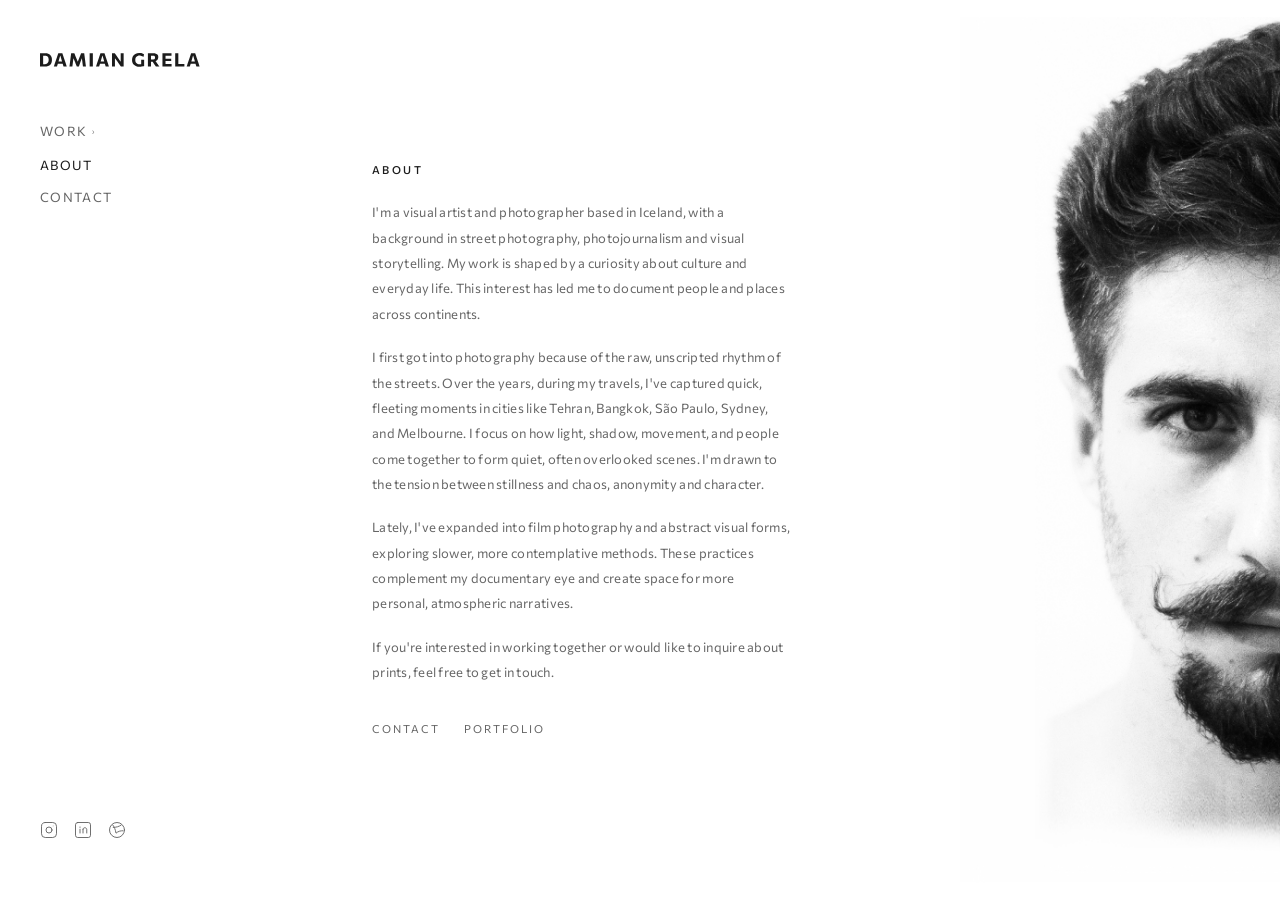
==== about.html @ c5d853af "Initial build" ====
<!DOCTYPE html>
<html lang="en">
<head>
  <meta charset="UTF-8">
  <meta name="viewport" content="width=device-width, initial-scale=1">
  <meta name="description" content="Damian Grela is a visual artist and photographer based in Iceland, working in street, film, and documentary photography.">
  <meta name="author" content="Damian Grela">
  <meta name="robots" content="index, follow">
  <meta property="og:type" content="website">
  <meta property="og:title" content="About — Damian Grela">
  <meta property="og:description" content="Visual artist and photographer based in Iceland.">
  <meta property="og:image" content="https://damgrela.com/public/og.jpg">
  <meta property="og:url" content="https://damgrela.com/about.html">
  <meta property="og:site_name" content="Damian Grela">
  <meta name="twitter:card" content="summary_large_image">
  <meta name="twitter:title" content="About — Damian Grela">
  <meta name="twitter:description" content="Visual artist and photographer based in Iceland.">
  <meta name="twitter:image" content="https://damgrela.com/public/og.jpg">
  <title>About — Damian Grela</title>
  <link rel="icon" type="image/png" sizes="32x32" href="public/favicon-32x32.png">
  <link rel="icon" type="image/png" sizes="16x16" href="public/favicon-16x16.png">
  <link rel="apple-touch-icon" sizes="180x180" href="public/apple-touch-icon.png">
  <link rel="icon" type="image/png" sizes="192x192" href="public/favicon-192x192.png">
  <link rel="preconnect" href="https://fonts.googleapis.com">
  <link rel="preconnect" href="https://fonts.gstatic.com" crossorigin>
  <link rel="stylesheet" href="css/main.css">
</head>
<body class="about-page">

  <script src="js/nav.js"></script>

  <main class="main-content" id="main-content">
    <div class="about-wrap">
      <article class="about-text">
        <h4>About</h4>
        <p>
          I'm a visual artist and photographer based in Iceland, with a background in street photography,
          photojournalism and visual storytelling. My work is shaped by a curiosity about culture and everyday life.
          This interest has led me to document people and places across continents.
        </p>
        <p style="margin-top:1.4em">
          I first got into photography because of the raw, unscripted rhythm of the streets. Over the years,
          during my travels, I've captured quick, fleeting moments in cities like Tehran, Bangkok, São Paulo,
          Sydney, and Melbourne. I focus on how light, shadow, movement, and people come together to form quiet,
          often overlooked scenes. I'm drawn to the tension between stillness and chaos, anonymity and character.
        </p>
        <p style="margin-top:1.4em">
          Lately, I've expanded into film photography and abstract visual forms, exploring slower, more contemplative
          methods. These practices complement my documentary eye and create space for more personal, atmospheric narratives.
        </p>
        <p style="margin-top:1.4em">
          If you're interested in working together or would like to inquire about prints, feel free to get in touch.
        </p>
        <div class="about-links">
          <a href="contact.html">Contact</a>
          <a href="index.html">Portfolio</a>
        </div>
      </article>

      <div class="about-portrait">
        <img src="public/portret.png" alt="Damian Grela" loading="lazy">
      </div>
    </div>
  </main>

  <div class="loader" id="loader"><div class="loader-dot"></div></div>
  <p class="site-copy">©Damian Grela 2026</p>

  <script src="js/app.js"></script>
</body>
</html>
---- css/main.css ----
/* =============================================
   main.css — Damian Grela Photography Portfolio
   ============================================= */

@import url('https://fonts.googleapis.com/css2?family=Commissioner:wght@300;400;500&display=swap');

/* ----------- CUSTOM PROPERTIES ----------- */
:root {
  --bg:         #ffffff;
  --ink:        #1c1c1c;
  --mid:        #666;      /* was #999 — better contrast */
  --font:       'Commissioner', system-ui, sans-serif;

  --sidebar-w:  240px;     /* full — homepage */
  --sidebar-sm: 180px;     /* shrunk — category pages */

  --logo-h:     50px;      /* logo height — homepage */
  --logo-sm:    34px;      /* logo height — category pages */

  --ease:       cubic-bezier(0.4, 0, 0.2, 1);
  --t:          0.45s;
}

/* ----------- RESET ----------- */
*, *::before, *::after { box-sizing: border-box; margin: 0; padding: 0; }

html { scroll-behavior: smooth; }

body {
  font-family: var(--font);
  font-size: 11px;
  letter-spacing: 0.08em;
  background: var(--bg);
  color: var(--ink);
  -webkit-font-smoothing: antialiased;
  min-height: 100vh;
  /* Page transition — fade in on load */
  animation: pageIn 0.4s cubic-bezier(0.4, 0, 0.2, 1) both;
}

@keyframes pageIn {
  from { opacity: 0; }
  to   { opacity: 1; }
}

/* Fade out class applied before navigation */
body.is-leaving {
  opacity: 0;
  transition: opacity 0.35s cubic-bezier(0.4, 0, 0.2, 1);
}

a    { color: inherit; text-decoration: none; }
img  { display: block; max-width: 100%; }

::selection               { background: var(--ink); color: var(--bg); }
::-webkit-scrollbar       { width: 3px; background: transparent; }
::-webkit-scrollbar-thumb { background: var(--mid); border-radius: 2px; }

/* ----------- SIDEBAR ----------- */
.sidebar {
  position: fixed;
  top: 0;
  left: 0;
  width: var(--sidebar-w);
  height: 100vh;
  padding: 53px 40px 53px;
  display: flex;
  flex-direction: column;
  background: var(--bg);
  z-index: 50;
  overflow: hidden;
}

/* Logo */
.sidebar-logo {
  display: block;
  margin-bottom: 48px;
  flex-shrink: 0;
  text-decoration: none;
}

.sidebar-logo img {
  width: 200px;
  height: auto;
  display: block;
}

/* Nav container — flex column, even spacing */
.nav-links {
  display: flex;
  flex-direction: column;
  gap: 4px;
  flex: 1;
}

/* Nav labels */
.nav-group { margin-bottom: 0; }

.nav-label {
  font-size: 13px;
  letter-spacing: 0.1em;
  text-transform: uppercase;
  color: var(--mid);
  font-weight: 400;
  cursor: pointer;
  padding: 8px 0;
  display: flex;
  align-items: center;
  gap: 5px;
  transition: color 0.2s;
  user-select: none;
  white-space: nowrap;
}

.nav-label:hover,
.nav-label.active { color: var(--ink); }

/* Arrow chevron */
.nav-arrow {
  display: inline-block;
  font-style: normal;
  font-size: 7px;
  transition: transform 0.4s var(--ease);
  line-height: 1;
}

.nav-label.is-open .nav-arrow { transform: rotate(90deg); }

/* Submenu */
.nav-sub {
  display: flex;
  flex-direction: column;
  padding-left: 10px;
  overflow: hidden;
  max-height: 0;
  opacity: 0;
  transform: translateX(-10px);
  transition:
    max-height 0.5s var(--ease),
    opacity    0.4s var(--ease),
    transform  0.45s var(--ease);
}

.nav-sub.is-open {
  max-height: 300px;
  opacity: 1;
  transform: translateX(0);
}

.nav-sub a,
.nav-link {
  font-size: 13px;
  letter-spacing: 0.1em;
  text-transform: uppercase;
  color: var(--mid);
  padding: 6px 0;
  transition: color 0.15s;
  display: block;
  white-space: nowrap;
}

.nav-sub a:hover,
.nav-link:hover,
.nav-sub a.active,
.nav-link.active { color: var(--ink); }

.nav-standalone { margin-top: 0; }

/* Social icons */
.sidebar-social {
  margin-top: auto;
  display: flex;
  gap: 16px;
  padding-bottom: 8px;
}

.sidebar-social a {
  color: var(--mid);
  transition: color 0.2s;
  display: flex;
  align-items: center;
}

.sidebar-social a:hover { color: var(--ink); }

.sidebar-social svg {
  width: 18px;
  height: 18px;
}

/* ----------- MAIN CONTENT ----------- */
.main-content {
  margin-left: var(--sidebar-w);
  min-height: 100vh;
  padding: 52px 48px 52px 32px;
}

/* ----------- GALLERY GRID — CSS columns, natural masonry ----------- */
.gallery-grid {
  column-count: 3;
  column-gap: 10px;
}

.gallery-grid.cols-2 {
  column-count: 2;
}

.gallery-grid figure {
  break-inside: avoid;
  margin-bottom: 10px;
  overflow: hidden;
}

.gallery-grid figure img {
  width: 100%;
  display: block;
  cursor: pointer;
  opacity: 0;
  transition: opacity 0.5s var(--ease), transform 0.5s var(--ease);
  transform: translateY(6px);
  background: #ddd8d0;
  min-height: 40px;
}

.gallery-grid figure img.is-visible {
  opacity: 1;
  transform: translateY(0);
}

.gallery-grid figure img:hover { opacity: 0.88; }

/* ----------- REPORTAGE INTRO ----------- */
.reportage-intro {
  max-width: 560px;
  margin-bottom: 40px;
}

.reportage-intro h2 {
  font-size: 12px;
  font-weight: 500;
  letter-spacing: 0.22em;
  text-transform: uppercase;
  margin-bottom: 12px;
  color: var(--ink);
}

.reportage-intro p {
  font-size: 14px;
  line-height: 1.85;
  color: var(--mid);
  letter-spacing: 0.02em;
}

/* ----------- MODAL ----------- */
.modal {
  display: none;
  position: fixed;
  inset: 0;
  z-index: 200;
  background: var(--bg);
  flex-direction: column;
}

.modal.is-open { display: flex; }

/* Top bar — counter + close */
.modal-bar {
  display: flex;
  align-items: center;
  justify-content: space-between;
  padding: 18px 36px;
  flex-shrink: 0;
}

.modal-counter {
  font-size: 10px;
  letter-spacing: 0.15em;
  color: var(--mid);
}

.modal-close {
  font-size: 10px;
  letter-spacing: 0.18em;
  text-transform: uppercase;
  color: var(--mid);
  cursor: pointer;
  transition: color 0.2s;
  padding-bottom: 2px;
  position: relative;
}

.modal-close::after {
  content: '';
  position: absolute;
  bottom: 0;
  left: 0;
  width: 0;
  height: 1px;
  background: var(--ink);
  transition: width 0.35s var(--ease);
}

.modal-close:hover { color: var(--ink); }
.modal-close:hover::after { width: 100%; }

/* Image area */
.modal-stage {
  flex: 1;
  display: flex;
  align-items: center;
  justify-content: center;
  overflow: hidden;
  padding: 0 36px;
}

.modal-img {
  max-width: 100%;
  max-height: 100%;
  object-fit: contain;
  animation: fadeModal 0.35s var(--ease);
}

@keyframes fadeModal { from { opacity: 0; } to { opacity: 1; } }

/* Bottom bar — Prev / Next */
.modal-footer {
  display: flex;
  align-items: center;
  justify-content: space-between;
  padding: 16px 36px;
  flex-shrink: 0;
}

.modal-prev,
.modal-next {
  font-size: 10px;
  letter-spacing: 0.15em;
  text-transform: uppercase;
  color: var(--mid);
  cursor: pointer;
  transition: color 0.2s;
  user-select: none;
  padding: 4px 0;
}

.modal-prev:hover,
.modal-next:hover { color: var(--ink); }

/* ----------- LOADER ----------- */
.loader {
  position: fixed;
  inset: 0;
  background: var(--bg);
  z-index: 500;
  display: flex;
  align-items: center;
  justify-content: center;
  transition: opacity 0.6s var(--ease);
}

.loader.is-hidden {
  opacity: 0;
  pointer-events: none;
  /* after transition ends, pull it fully out of the stacking context */
  transition: opacity 0.6s var(--ease), visibility 0s 0.6s;
  visibility: hidden;
}

.loader-dot {
  width: 5px;
  height: 5px;
  background: var(--mid);
  border-radius: 50%;
  animation: pulse 1.4s var(--ease) infinite;
}

@keyframes pulse {
  0%, 100% { opacity: 0.2; transform: scale(0.75); }
  50%       { opacity: 1;   transform: scale(1); }
}

/* ----------- COPYRIGHT ----------- */
.site-copy {
  position: fixed;
  bottom: 14px;
  left: 40px;
  font-size: 9px;
  letter-spacing: 0.12em;
  color: var(--mid);
  z-index: 10;
}

/* ----------- ABOUT PAGE ----------- */

/* Desktop: overflow hidden so portrait bleeds off right edge */
@media (min-width: 769px) {
  .about-page { overflow: hidden; }
}

.about-wrap {
  position: relative;
  display: flex;
  align-items: center;
  justify-content: center;
  min-height: calc(100vh - 104px);
  /* right padding reserves column for the absolute portrait */
  padding-right: 340px;
}

.about-text {
  width: 420px;
  max-width: 100%;
  position: relative;
  z-index: 2;
  /* flexbox justify-content:center on the wrap centres this naturally */
}

.about-text h4 {
  font-size: 11px;
  font-weight: 500;
  letter-spacing: 0.22em;
  text-transform: uppercase;
  color: var(--ink);
  margin-bottom: 24px;
}

.about-text p {
  font-size: 13px;
  line-height: 1.95;
  color: var(--mid);
  letter-spacing: 0.02em;
  max-width: 440px;
}

.about-links {
  display: flex;
  gap: 24px;
  margin-top: 36px;
}

.about-links a {
  font-size: 11px;
  letter-spacing: 0.18em;
  text-transform: uppercase;
  color: var(--mid);
  transition: color 0.2s;
  padding-bottom: 2px;
  position: relative;
}

.about-links a::after {
  content: '';
  position: absolute;
  bottom: 0;
  left: 0;
  width: 0;
  height: 1px;
  background: var(--ink);
  transition: width 0.3s var(--ease);
}

.about-links a:hover { color: var(--ink); }
.about-links a:hover::after { width: 100%; }

/* Portrait — fixed to viewport right edge */
.about-portrait {
  position: fixed;
  right: 0;
  top: 50%;
  transform: translateY(-50%);
  width: 320px;
  z-index: 1;
}

.about-portrait img {
  width: 100%;
  height: auto;
  display: block;
}

@media (max-width: 860px) {
  .about-wrap        { flex-direction: column; align-items: flex-start; padding-bottom: 360px; }
  .about-text        { max-width: 100%; width: 100%; }
  .about-portrait    {
    position: absolute;
    bottom: 0;
    right: -40px;
    top: auto;
    transform: none;
    width: 280px;
  }
}

/* ----------- CONTACT PAGE ----------- */
.contact-wrap {
  max-width: 480px;
  margin: 0 auto;
  min-height: calc(100vh - 132px);
  display: flex;
  flex-direction: column;
  justify-content: center;
}

.contact-title {
  font-size: 22px;
  font-weight: 300;
  letter-spacing: 0.04em;
  color: var(--ink);
  margin-bottom: 40px;
  line-height: 1.3;
}

.contact-form label {
  display: block;
  font-size: 9px;
  letter-spacing: 0.18em;
  text-transform: uppercase;
  color: var(--mid);
  margin-bottom: 6px;
}

.contact-form input,
.contact-form textarea {
  display: block;
  width: 100%;
  background: transparent;
  border: none;
  border-bottom: 1px solid #d0cdc7;
  padding: 8px 0;
  font-family: var(--font);
  font-size: 12px;
  color: var(--ink);
  letter-spacing: 0.04em;
  margin-bottom: 28px;
  outline: none;
  transition: border-color 0.2s;
  -webkit-appearance: none;
  border-radius: 0;
}

.contact-form input:focus,
.contact-form textarea:focus {
  border-color: var(--ink);
}

.contact-form textarea {
  resize: none;
  height: 100px;
}

.contact-form .btn-send {
  font-family: var(--font);
  font-size: 10px;
  letter-spacing: 0.18em;
  text-transform: uppercase;
  color: var(--bg);
  background: var(--ink);
  border: none;
  padding: 12px 32px;
  cursor: pointer;
  transition: opacity 0.2s;
  margin-top: 8px;
}

.contact-form .btn-send:hover { opacity: 0.75; }

/* Contact page social/footer */
.contact-footer {
  margin-top: 60px;
  display: flex;
  flex-direction: column;
  gap: 14px;
}

.contact-footer .social { display: flex; gap: 16px; }

.contact-footer svg {
  width: 15px;
  height: 15px;
  fill: var(--mid);
  transition: fill 0.2s;
}

.contact-footer a:hover svg { fill: var(--ink); }

.contact-footer .email {
  font-size: 11px;
  letter-spacing: 0.08em;
  color: var(--mid);
  transition: color 0.2s;
}

.contact-footer .email:hover { color: var(--ink); }

/* ----------- MOBILE NAVBAR ----------- */
.mobile-nav {
  display: none;
  position: fixed;
  top: 0;
  left: 0;
  right: 0;
  height: 56px;
  background: var(--bg);
  z-index: 100;
  align-items: center;
  justify-content: space-between;
  padding: 0 24px;
}

.mobile-logo img {
  height: 16px;
  width: auto;
}

/* Hamburger */
.burger {
  width: 24px;
  height: 16px;
  display: flex;
  flex-direction: column;
  justify-content: space-between;
  cursor: pointer;
  flex-shrink: 0;
  background: none;
  border: none;
  padding: 0;
}

.burger span {
  display: block;
  height: 1px;
  background: var(--ink);
  transition: transform 0.3s var(--ease), opacity 0.3s;
}

.burger.is-open span:nth-child(1) { transform: translateY(7.5px) rotate(45deg); }
.burger.is-open span:nth-child(2) { opacity: 0; }
.burger.is-open span:nth-child(3) { transform: translateY(-7.5px) rotate(-45deg); }

/* Mobile menu — full screen overlay */
.mobile-menu {
  position: fixed;
  inset: 56px 0 0;
  background: var(--bg);
  z-index: 99;
  display: flex;
  flex-direction: column;
  align-items: center;
  justify-content: center;
  gap: 0;          /* no gap — padding on items controls spacing */
  opacity: 0;
  pointer-events: none;
  transition: opacity 0.3s var(--ease);
}

.mobile-menu.is-open {
  opacity: 1;
  pointer-events: all;
}

.mobile-menu a,
.mobile-menu .m-toggle {
  font-size: 13px;
  letter-spacing: 0.18em;
  text-transform: uppercase;
  color: var(--mid);
  cursor: pointer;
  transition: color 0.2s;
  padding: 12px 0;
  display: flex;
  align-items: center;
  gap: 5px;
}

.mobile-menu a:hover,
.mobile-menu a.active,
.mobile-menu .m-toggle:hover { color: var(--ink); }

/* Work submenu inside mobile overlay */
.mobile-sub {
  display: flex;
  flex-direction: column;
  align-items: center;
  overflow: hidden;
  max-height: 0;
  opacity: 0;
  transition:
    max-height 0.55s cubic-bezier(0.4, 0, 0.2, 1),
    opacity    0.35s cubic-bezier(0.4, 0, 0.2, 1);
}

.mobile-sub.is-open {
  max-height: 260px;
  opacity: 1;
}

.mobile-sub-inner {
  display: contents; /* transparent wrapper — doesn't affect layout */
}

.mobile-sub a {
  font-size: 11px;
  color: var(--mid);
  letter-spacing: 0.14em;
  padding: 7px 0;
  display: block;
}

.mobile-sub a:hover,
.mobile-sub a.active { color: var(--ink); }

/* Chevron on Work toggle */
.m-chevron {
  display: inline-block;
  font-style: normal;
  font-size: 11px;
  transition: transform 0.4s var(--ease);
  line-height: 1;
  color: var(--mid);
}

.m-toggle.is-open .m-chevron {
  transform: rotate(90deg);
}

/* Social icons in mobile menu */
.mobile-social {
  display: flex;
  gap: 24px;
  margin-top: 20px;
}

.mobile-social a {
  color: var(--mid);
  transition: color 0.2s;
  padding: 0;
  display: flex;
  align-items: center;
}

.mobile-social a:hover { color: var(--ink); }
.mobile-social svg { width: 18px; height: 18px; }

/* ----------- RESPONSIVE ----------- */

/* About — tablet */
@media (max-width: 960px) {
  .about-wrap     { padding-right: 280px; }
  .about-portrait { width: 260px; }
}

@media (max-width: 768px) {
  /* Hide desktop sidebar, show mobile nav */
  .sidebar     { display: none; }
  .site-copy   { display: none; }
  .mobile-nav  { display: flex; }

  /* All pages: full width, top clearance for mobile nav */
  .main-content {
    margin-left: 0;
    padding: 72px 24px 60px;
  }

  /* About page: remove right padding so portrait can reach screen edge */
  .about-page .main-content {
    padding-right: 0;
  }

  /* Galleries */
  .gallery-grid        { column-count: 2; column-gap: 4px; }
  .gallery-grid.cols-2 { column-count: 2; }
  .gallery-grid figure { margin-bottom: 12px; }

  /* Modal */
  .modal-bar    { padding: 16px 20px; }
  .modal-stage  { padding: 0; align-items: stretch; }
  .modal-footer { padding: 14px 20px; }
  /* Force image to fill full width on mobile */
  .modal-img    { width: 100%; height: 100%; object-fit: contain; }

  /* Enable scroll on about page */
  .about-page { overflow-y: auto; }

  /* About — portrait on top, text below */
  .about-wrap {
    flex-direction: column;
    align-items: flex-start;
    justify-content: flex-start;
    padding: 0 0 60px; /* no side padding — portrait needs to reach right edge */
    min-height: auto;
  }

  .about-text {
    width: 100%;
    max-width: 100%;
    padding: 32px 24px 0; /* 24px matches nav */
  }

  /* Portrait: right edge flush with viewport */
  .about-portrait {
    position: relative;
    top: auto;
    right: 0;
    bottom: auto;
    transform: none;
    width: 42%;
    overflow: visible;
    order: -1;
    align-self: flex-end;
  }

  .about-portrait img {
    width: 100%;
    height: auto;
    object-fit: contain;
    display: block;
  }

  /* Contact */
  .contact-wrap {
    min-height: calc(100vh - 56px);
    padding: 0 24px;
    justify-content: center;
  }

  .contact-title { font-size: 18px; }
}

@media (max-width: 480px) {
  .gallery-grid,
  .gallery-grid.cols-2 { column-count: 1; }

  .modal-stage { padding: 0; }

  /* portrait already full-width at 768px, nothing to override */
}
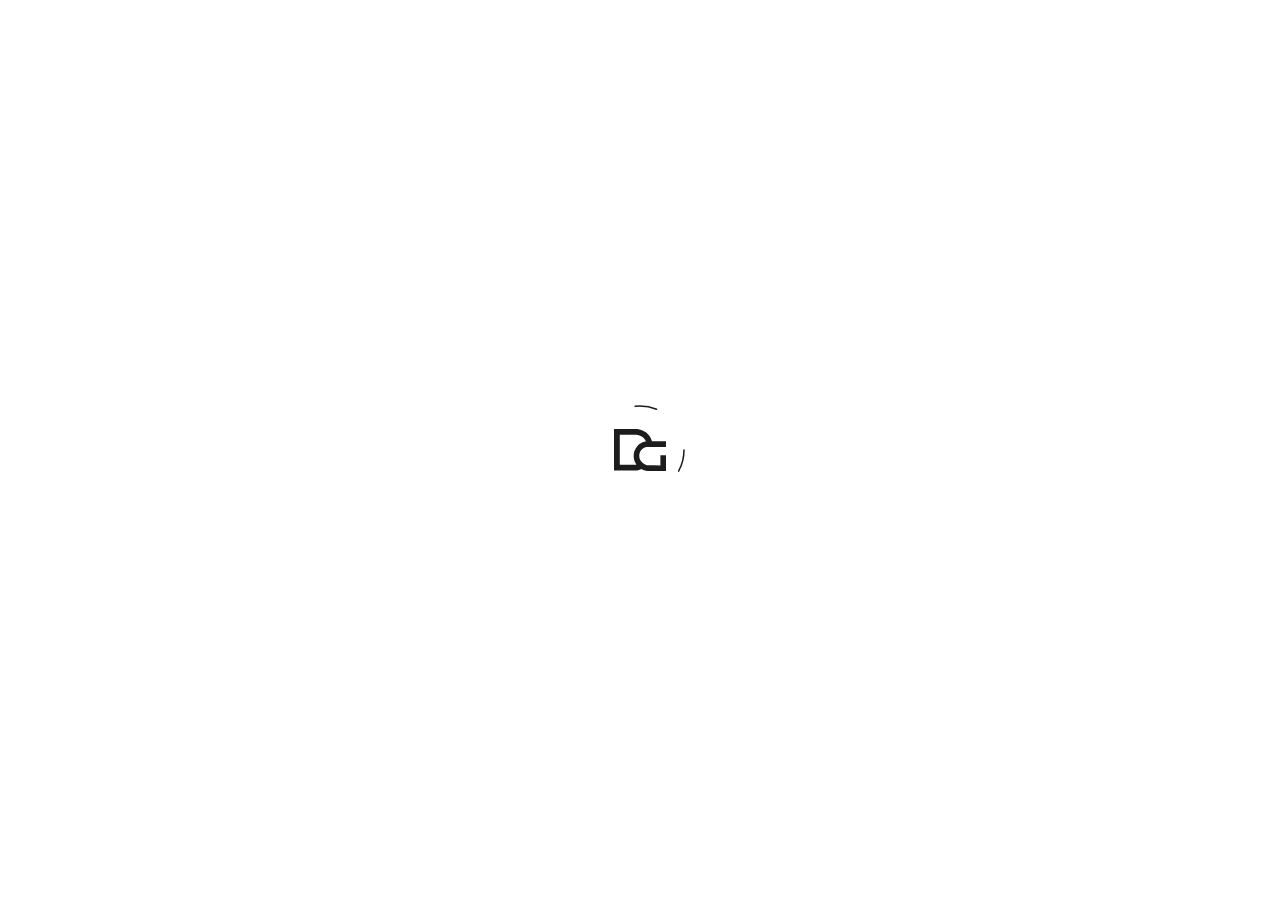
==== commit 7626fab3: "Add DG logo loader with spinning ring" ====
--- a/about.html
+++ b/about.html
@@ -63,7 +63,14 @@
     </div>
   </main>
 
-  <div class="loader" id="loader"><div class="loader-dot"></div></div>
+  <div class="loader" id="loader">
+    <div class="loader-wrap">
+      <img class="loader-mark" src="public/dglogo.svg" alt="">
+      <svg class="loader-ring" viewBox="0 0 96 96" xmlns="http://www.w3.org/2000/svg">
+        <circle cx="48" cy="48" r="44"/>
+      </svg>
+    </div>
+  </div>
   <p class="site-copy">©Damian Grela 2026</p>
 
   <script src="js/app.js"></script>
--- a/css/main.css
+++ b/css/main.css
@@ -355,28 +355,68 @@
   display: flex;
   align-items: center;
   justify-content: center;
-  transition: opacity 0.6s var(--ease);
+  transition: opacity 0.7s var(--ease);
 }
 
 .loader.is-hidden {
   opacity: 0;
   pointer-events: none;
-  /* after transition ends, pull it fully out of the stacking context */
-  transition: opacity 0.6s var(--ease), visibility 0s 0.6s;
+  transition: opacity 0.7s var(--ease), visibility 0s 0.7s;
   visibility: hidden;
 }
 
-.loader-dot {
-  width: 5px;
-  height: 5px;
-  background: var(--mid);
-  border-radius: 50%;
-  animation: pulse 1.4s var(--ease) infinite;
-}
-
-@keyframes pulse {
-  0%, 100% { opacity: 0.2; transform: scale(0.75); }
-  50%       { opacity: 1;   transform: scale(1); }
+/* ----------- LOADER LOGO + SPINNER ----------- */
+.loader-wrap {
+  display: flex;
+  align-items: center;
+  justify-content: center;
+  position: relative;
+  width: 96px;
+  height: 96px;
+}
+
+/* Logo and ring appear together */
+.loader-mark {
+  width: 52px;
+  height: auto;
+  display: block;
+  opacity: 0;
+  animation: markFadeIn 0.5s cubic-bezier(0.4, 0, 0.2, 1) 0s forwards;
+}
+
+@keyframes markFadeIn {
+  from { opacity: 0; transform: scale(0.94); }
+  to   { opacity: 1; transform: scale(1); }
+}
+
+.loader-ring {
+  position: absolute;
+  inset: 0;
+  width: 100%;
+  height: 100%;
+  opacity: 0;
+  animation: ringFadeIn 0.5s cubic-bezier(0.4, 0, 0.2, 1) 0s forwards;
+}
+
+@keyframes ringFadeIn {
+  from { opacity: 0; }
+  to   { opacity: 1; }
+}
+
+.loader-ring circle {
+  fill: none;
+  stroke: var(--ink);
+  stroke-width: 1.5;
+  stroke-linecap: round;
+  stroke-dasharray: 22 180;
+  stroke-dashoffset: 0;
+  animation: spinRing 1.4s linear infinite;
+  transform-origin: 50% 50%;
+}
+
+@keyframes spinRing {
+  from { stroke-dashoffset: 0; }
+  to   { stroke-dashoffset: -202; }
 }
 
 /* ----------- COPYRIGHT ----------- */
@@ -564,6 +604,14 @@
 
 .contact-form .btn-send:hover { opacity: 0.75; }
 
+.form-success {
+  display: none;
+  font-size: 13px;
+  letter-spacing: 0.06em;
+  color: var(--mid);
+  padding: 8px 0;
+}
+
 /* Contact page social/footer */
 .contact-footer {
   margin-top: 60px;
@@ -634,7 +682,7 @@
 }
 
 .burger.is-open span:nth-child(1) { transform: translateY(7.5px) rotate(45deg); }
-.burger.is-open span:nth-child(2) { opacity: 0; }
+.burger.is-open span:nth-child(2) { opacity: 0; transform: scaleX(0); }
 .burger.is-open span:nth-child(3) { transform: translateY(-7.5px) rotate(-45deg); }
 
 /* Mobile menu — full screen overlay */
@@ -793,7 +841,7 @@
   .about-text {
     width: 100%;
     max-width: 100%;
-    padding: 32px 24px 0; /* 24px matches nav */
+    padding: 32px 24px 40px 0; /* left comes from main-content, right added here */
   }
 
   /* Portrait: right edge flush with viewport */
